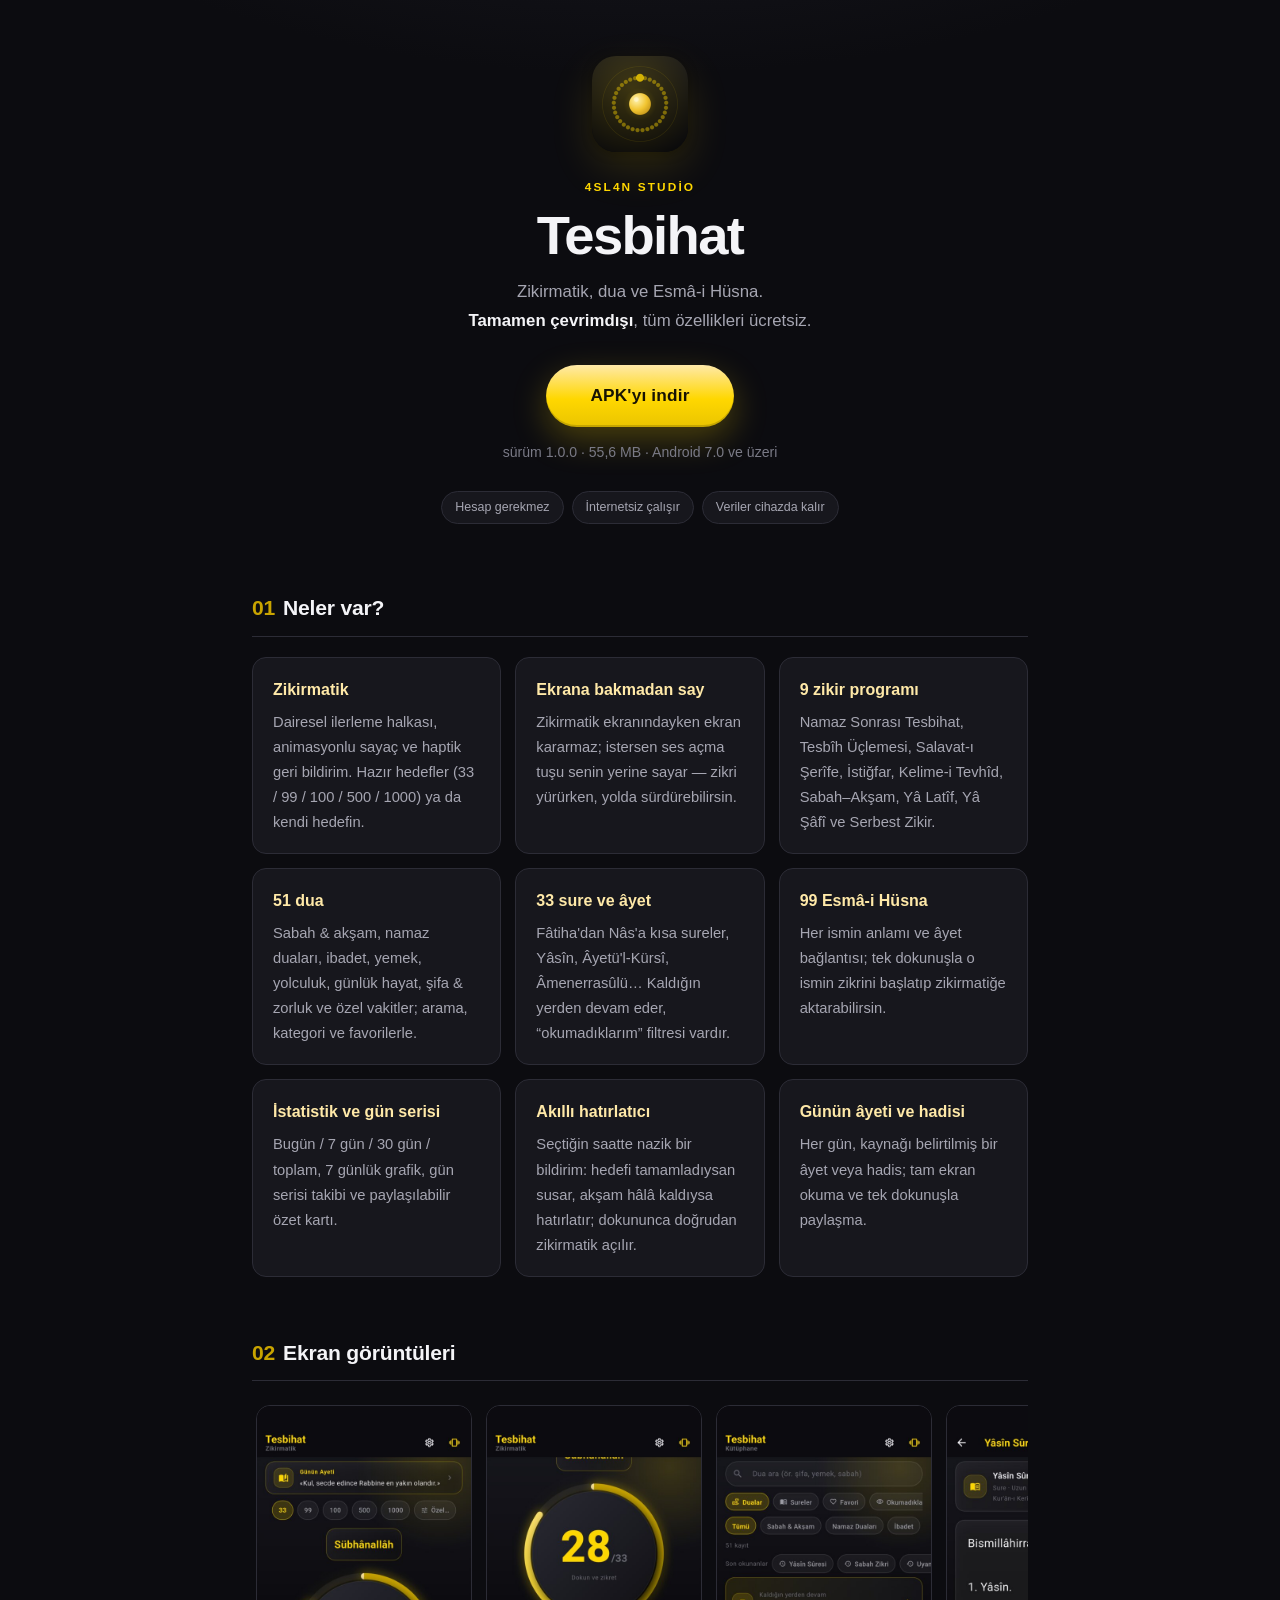
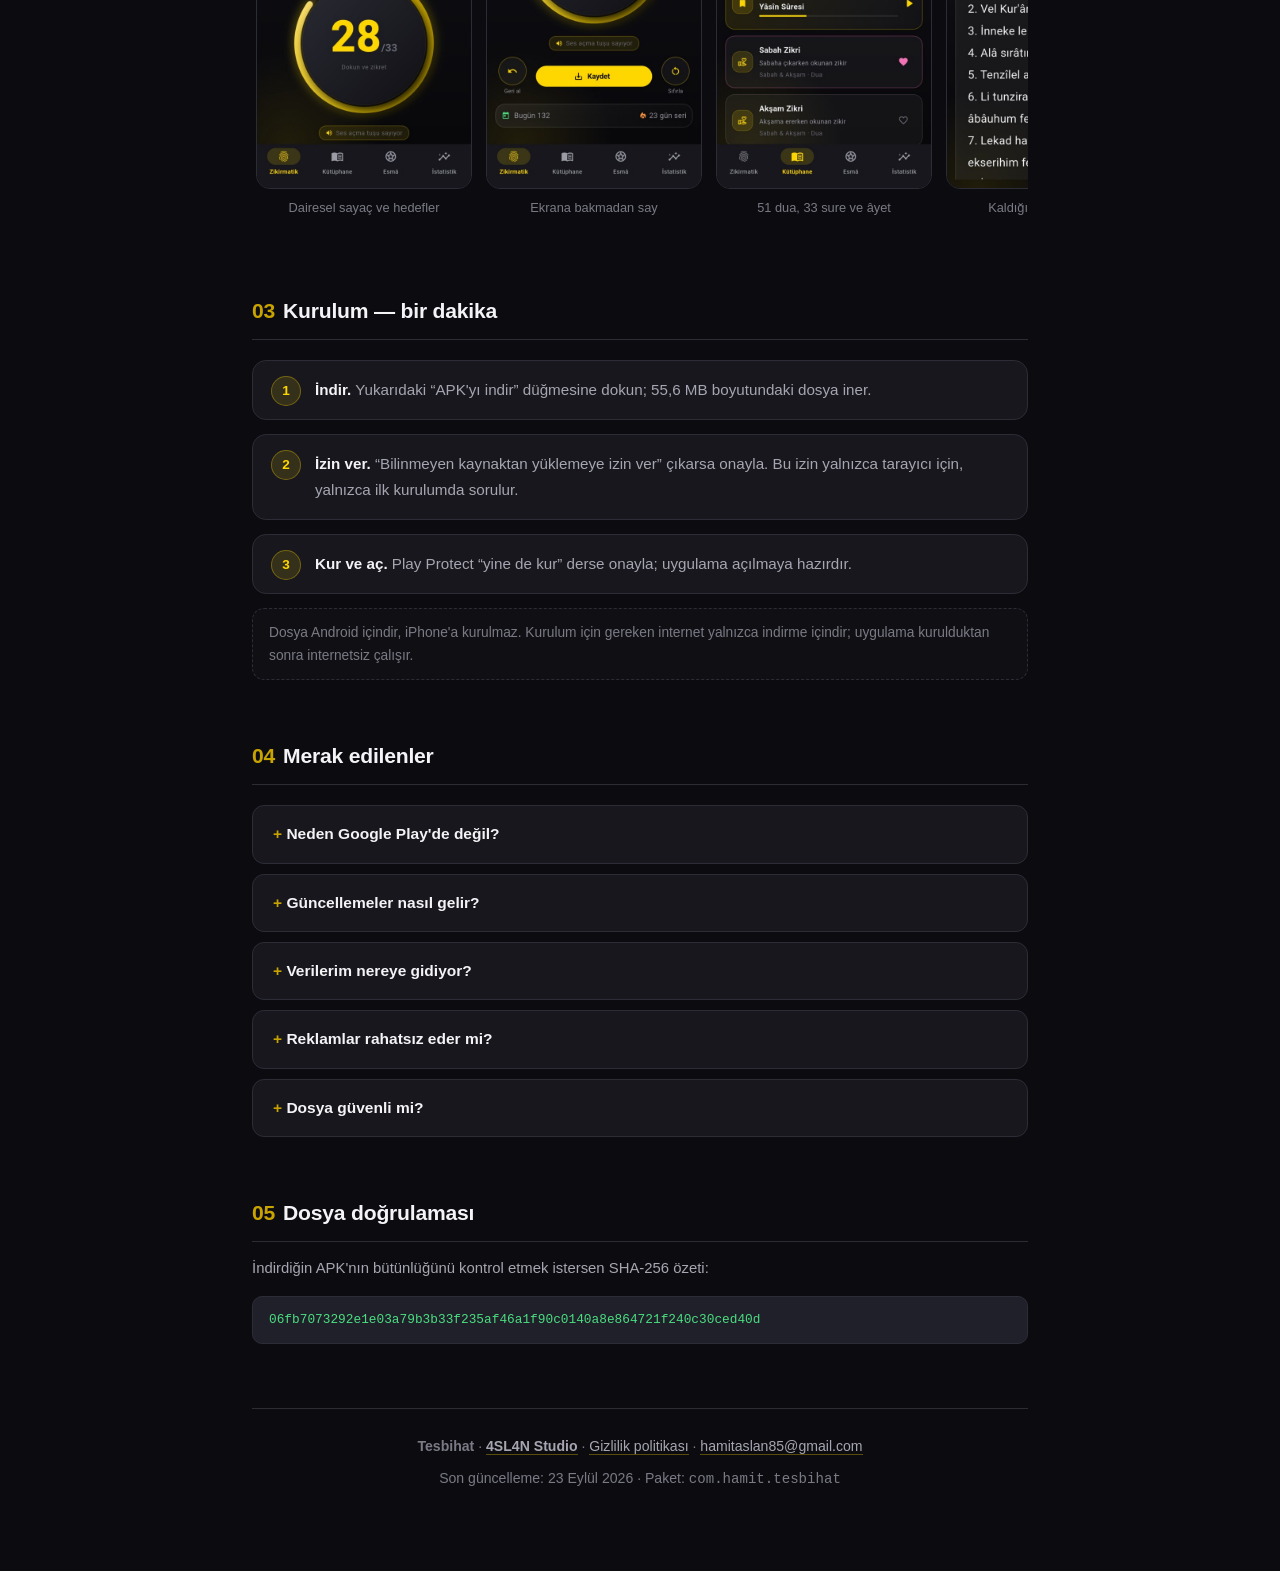
==== tesbihat/index.html @ a291b1ec "Site güncellendi: vitrin + 1 uygulama sayfası (2026-09-23)" ====
<!DOCTYPE html>
<html lang="tr">
<head>
<meta charset="utf-8">
<meta name="viewport" content="width=device-width, initial-scale=1">
<title>Tesbihat — Zikirmatik, Dua ve Esmâ-i Hüsna · APK indir</title>
<meta name="description" content="Tesbihat: 51 dua, 33 sure ve âyet, 99 Esmâ-i Hüsna, 9 zikir programı. Tamamen çevrimdışı çalışan Android uygulaması — APK olarak ücretsiz indir.">
<meta name="theme-color" content="#0C0C10">
<meta name="robots" content="index, follow">
<meta name="author" content="4SL4N Studio">
<meta name="application-name" content="Tesbihat">
<meta name="keywords" content="zikirmatik, zikir, tesbihat, esmaül hüsna, dua, sure, namaz, hatırlatıcı, apk indir, android">
<link rel="canonical" href="https://hamit4sl4n.github.io/tesbihat/">
<link rel="sitemap" type="application/xml" href="https://hamit4sl4n.github.io/tesbihat/sitemap.xml">
<link rel="icon" type="image/png" href="gorseller/simge-48.png">
<!-- Bağlantı paylaşıldığında (WhatsApp, Telegram, X) çıkan önizleme kartı -->
<meta property="og:type" content="website">
<meta property="og:site_name" content="Tesbihat">
<meta property="og:locale" content="tr_TR">
<meta property="og:title" content="Tesbihat — Zikirmatik, Dua ve Esmâ-i Hüsna">
<meta property="og:description" content="51 dua, 33 sure, 99 Esmâ-i Hüsna ve 9 zikir programı. Tamamen çevrimdışı; Android için ücretsiz.">
<meta property="og:url" content="https://hamit4sl4n.github.io/tesbihat/">
<meta property="og:image" content="https://hamit4sl4n.github.io/tesbihat/gorseller/kapak.jpg">
<meta property="og:image:width" content="1024">
<meta property="og:image:height" content="500">
<meta property="og:image:alt" content="Tesbihat kapak görseli: altın misbaha halkası ve uygulama ekranları">
<meta property="og:image:type" content="image/jpeg">
<meta name="twitter:card" content="summary_large_image">
<meta name="twitter:title" content="Tesbihat — Zikirmatik, Dua ve Esmâ-i Hüsna">
<meta name="twitter:description" content="51 dua, 33 sure, 99 Esmâ-i Hüsna ve 9 zikir programı. Tamamen çevrimdışı; Android için ücretsiz APK.">
<meta name="twitter:image" content="https://hamit4sl4n.github.io/tesbihat/gorseller/kapak.jpg">
<!-- uygulama-paketi: com.hamit.tesbihat -->
<style>
  :root{
    --altin:#FFD700; --altin-koyu:#C9A400; --altin-yumusak:#FFE9A8;
    --zemin:#0C0C10; --yuzey:#17171D; --yuzey-acik:#20202A;
    --kenarlik:#2C2C36; --metin:#F4F4F7; --solgun:#A6A6B2; --silik:#7A7A86;
    --yesil:#4ADE80;
  }
  *{box-sizing:border-box}
  html{-webkit-text-size-adjust:100%; scroll-behavior:smooth}
  body{
    margin:0; padding:0;
    background:var(--zemin);
    background-image:radial-gradient(1100px 560px at 50% -10%, #1E1E28 0%, rgba(12,12,16,0) 70%);
    color:var(--metin);
    font-family:-apple-system,BlinkMacSystemFont,"Segoe UI",Roboto,"Helvetica Neue",Arial,"Noto Sans",sans-serif;
    font-size:17px; line-height:1.7;
    -webkit-font-smoothing:antialiased;
  }
  .kap{max-width:820px;margin:0 auto;padding:0 22px 72px}
  code{font-family:ui-monospace,SFMono-Regular,Menlo,Consolas,monospace}
  a{color:var(--altin);text-decoration:none;border-bottom:1px solid rgba(255,215,0,.32)}
  a:hover{border-bottom-color:var(--altin)}
  /* --- Kahraman (hero) --------------------------------------------------- */
  header.kahraman{text-align:center;padding:56px 0 8px}
  .simge{
    width:96px;height:96px;border-radius:24px;display:block;margin:0 auto 20px;
    box-shadow:0 16px 44px rgba(255,215,0,.14), 0 2px 10px rgba(0,0,0,.5);
  }
  .amblem{
    display:inline-block;font-size:.74rem;letter-spacing:.18em;text-transform:uppercase;
    color:var(--altin);font-weight:700;margin:0 0 10px;
  }
  h1{
    font-size:clamp(2.4rem,9vw,3.4rem);line-height:1.05;margin:0 0 14px;
    font-weight:750;letter-spacing:-.03em;
  }
  .slogan{color:var(--solgun);font-size:1.05rem;margin:0 auto 30px;max-width:30em}
  .slogan strong{color:var(--metin)}
  .indir{
    display:inline-block;padding:16px 44px;border-radius:999px;border:0;
    background:linear-gradient(180deg,#FFE9A8,#FFD700 55%,#EAC500);
    color:#171303;font-weight:800;font-size:1.08rem;letter-spacing:.01em;
    box-shadow:0 12px 34px rgba(255,215,0,.26), inset 0 -2px 0 rgba(0,0,0,.16);
    transition:transform .12s ease, box-shadow .12s ease;
  }
  .indir:hover{transform:translateY(-2px);box-shadow:0 16px 40px rgba(255,215,0,.34), inset 0 -2px 0 rgba(0,0,0,.16);border:0}
  .surum{color:var(--silik);font-size:.88rem;margin:14px 0 0;font-variant-numeric:tabular-nums}
  .rozetler{list-style:none;display:flex;flex-wrap:wrap;gap:8px;justify-content:center;padding:0;margin:26px 0 0}
  .rozetler li{
    font-size:.78rem;color:var(--solgun);padding:5px 13px;border-radius:999px;
    background:var(--yuzey);border:1px solid var(--kenarlik);
  }
  /* --- Bölümler ----------------------------------------------------------- */
  section{margin-top:58px}
  h2{
    font-size:1.32rem;margin:0 0 20px;padding-bottom:10px;font-weight:650;
    border-bottom:1px solid var(--kenarlik);letter-spacing:-.01em;
  }
  h2 span{color:var(--altin-koyu);font-weight:700;margin-right:8px}
  /* --- Özellikler --------------------------------------------------------- */
  .izgara{display:grid;grid-template-columns:repeat(auto-fill,minmax(232px,1fr));gap:14px}
  .kart{
    background:var(--yuzey);border:1px solid var(--kenarlik);border-radius:14px;
    padding:18px 20px;
  }
  .kart h3{margin:0 0 7px;font-size:1rem;color:var(--altin-yumusak);font-weight:650}
  .kart p{margin:0;font-size:.92rem;color:var(--solgun)}
  /* --- Ekran görüntüleri -------------------------------------------------- */
  .serit{
    display:flex;gap:14px;overflow-x:auto;padding:4px 4px 16px;
    scroll-snap-type:x mandatory;-webkit-overflow-scrolling:touch;
  }
  .serit figure{margin:0;flex:0 0 auto;width:216px;scroll-snap-align:center}
  .serit img{
    width:216px;height:384px;border-radius:14px;display:block;
    border:1px solid var(--kenarlik);background:var(--yuzey);
  }
  .serit figcaption{font-size:.8rem;color:var(--silik);text-align:center;margin-top:8px}
  .kaydirma{display:none;text-align:center;color:var(--silik);font-size:.82rem;margin:0}
  .serit::-webkit-scrollbar{height:6px}
  .serit::-webkit-scrollbar-thumb{background:var(--kenarlik);border-radius:3px}
  /* --- Kurulum ------------------------------------------------------------ */
  ol.adimlar{list-style:none;counter-reset:adim;margin:0;padding:0}
  ol.adimlar li{
    counter-increment:adim;position:relative;margin:0 0 14px;padding:16px 20px 16px 62px;
    background:var(--yuzey);border:1px solid var(--kenarlik);border-radius:14px;
    font-size:.95rem;color:var(--solgun);
  }
  ol.adimlar li::before{
    content:counter(adim);position:absolute;left:18px;top:15px;
    width:28px;height:28px;border-radius:50%;text-align:center;line-height:28px;
    background:rgba(255,215,0,.13);color:var(--altin);font-weight:800;font-size:.85rem;
    border:1px solid rgba(255,215,0,.32);
  }
  ol.adimlar strong{color:var(--metin)}
  .not{
    font-size:.86rem;color:var(--silik);background:rgba(255,255,255,.02);
    border:1px dashed var(--kenarlik);border-radius:12px;padding:12px 16px;
  }
  /* --- SSS ---------------------------------------------------------------- */
  details{
    background:var(--yuzey);border:1px solid var(--kenarlik);border-radius:12px;
    padding:15px 20px;margin:0 0 10px;
  }
  details[open]{border-color:#3A3A46}
  summary{cursor:pointer;font-weight:600;font-size:.97rem;list-style:none}
  summary::-webkit-details-marker{display:none}
  summary::before{content:"+ ";color:var(--altin-koyu);font-weight:800}
  details[open] summary::before{content:"– "}
  details p{margin:11px 0 2px;font-size:.93rem;color:var(--solgun)}
  /* --- Doğrulama ---------------------------------------------------------- */
  .hash{
    display:block;word-break:break-all;background:var(--yuzey-acik);
    border:1px solid var(--kenarlik);border-radius:10px;padding:13px 16px;
    font-size:.8rem;color:var(--yesil);line-height:1.55;
  }
  /* --- Alt bilgi ---------------------------------------------------------- */
  footer{
    margin-top:64px;padding-top:26px;border-top:1px solid var(--kenarlik);
    color:var(--silik);font-size:.88rem;text-align:center;
  }
  footer p{margin:0 0 8px}
  footer a{color:var(--solgun)}
  @media (max-width:640px){
    body{font-size:16px}
    .kap{padding-left:18px;padding-right:18px}
    header.kahraman{padding-top:40px}
    .indir{display:block;padding:16px 20px}
    .kaydirma{display:block;margin-top:-6px}
    section{margin-top:46px}
  }
  @media print{
    body{background:#fff;color:#000}
    .serit,.rozetler,.kaydirma{display:none}
    .kart,ol.adimlar li,details{border-color:#999;background:#fff}
  }
</style>
<script type="application/ld+json">
{
  "@context": "https://schema.org",
  "@type": "SoftwareApplication",
  "name": "Tesbihat",
  "alternateName": "Tesbihat: Zikirmatik & Dua",
  "applicationCategory": "LifestyleApplication",
  "applicationSubCategory": "Religion & Spirituality",
  "operatingSystem": "Android 7.0 ve üzeri",
  "softwareVersion": "1.0.0",
  "fileFormat": "application/vnd.android.package-archive",
  "fileSize": "58333268",
  "downloadUrl": "https://github.com/hamit4sl4n/hamit4sl4n.github.io/releases/download/tesbihat-1.0.0+4/Tesbihat.apk",
  "installUrl": "https://github.com/hamit4sl4n/hamit4sl4n.github.io/releases/download/tesbihat-1.0.0+4/Tesbihat.apk",
  "inLanguage": "tr",
  "isAccessibleForFree": true,
  "offers": {
    "@type": "Offer",
    "price": "0",
    "priceCurrency": "TRY"
  },
  "publisher": {
    "@type": "Organization",
    "name": "4SL4N Studio"
  },
  "description": "Tesbihat: 51 dua, 33 sure ve âyet, 99 Esmâ-i Hüsna ve 9 zikir programı. Tamamen çevrimdışı çalışan Android zikirmatik uygulaması.",
  "screenshot": "https://hamit4sl4n.github.io/tesbihat/gorseller/ekran-01.jpg",
  "featureList": [
    "Animasyonlu zikirmatik ve hazır hedefler",
    "Ekranı açık tutma ve ses tuşuyla sayma",
    "9 hazır zikir programı",
    "51 dua ve 33 sure/âyet",
    "99 Esmâ-i Hüsna: anlam ve âyet bağlantısıyla",
    "İstatistik, gün serisi ve paylaşılabilir özet kartı",
    "Akıllı günlük hatırlatıcı",
    "Günün âyeti ve hadisi"
  ]
}
</script>
</head>
<body>
<div class="kap">
  <header class="kahraman">
    <img class="simge" src="gorseller/simge-192.png" width="96" height="96"
         alt="Tesbihat uygulama simgesi: koyu zemin üzerinde altın misbaha halkası">
    <p class="amblem">4SL4N Studio</p>
    <h1>Tesbihat</h1>
    <p class="slogan">
      Zikirmatik, dua ve Esmâ-i Hüsna.<br>
      <strong>Tamamen çevrimdışı</strong>, tüm özellikleri ücretsiz.
    </p>
    <a class="indir" href="https://github.com/hamit4sl4n/hamit4sl4n.github.io/releases/download/tesbihat-1.0.0+4/Tesbihat.apk">APK'yı indir</a>
    <p class="surum">sürüm 1.0.0 · 55,6 MB · Android 7.0 ve üzeri</p>
    <ul class="rozetler">
      <li>Hesap gerekmez</li>
      <li>İnternetsiz çalışır</li>
      <li>Veriler cihazda kalır</li>
    </ul>
  </header>
  <section>
    <h2><span>01</span>Neler var?</h2>
    <div class="izgara">
      <div class="kart">
        <h3>Zikirmatik</h3>
        <p>Dairesel ilerleme halkası, animasyonlu sayaç ve haptik geri bildirim.
           Hazır hedefler (33 / 99 / 100 / 500 / 1000) ya da kendi hedefin.</p>
      </div>
      <div class="kart">
        <h3>Ekrana bakmadan say</h3>
        <p>Zikirmatik ekranındayken ekran kararmaz; istersen ses açma tuşu senin
           yerine sayar — zikri yürürken, yolda sürdürebilirsin.</p>
      </div>
      <div class="kart">
        <h3>9 zikir programı</h3>
        <p>Namaz Sonrası Tesbihat, Tesbîh Üçlemesi, Salavat-ı Şerîfe, İstiğfar,
           Kelime-i Tevhîd, Sabah–Akşam, Yâ Latîf, Yâ Şâfî ve Serbest Zikir.</p>
      </div>
      <div class="kart">
        <h3>51 dua</h3>
        <p>Sabah &amp; akşam, namaz duaları, ibadet, yemek, yolculuk, günlük hayat,
           şifa &amp; zorluk ve özel vakitler; arama, kategori ve favorilerle.</p>
      </div>
      <div class="kart">
        <h3>33 sure ve âyet</h3>
        <p>Fâtiha'dan Nâs'a kısa sureler, Yâsîn, Âyetü'l-Kürsî, Âmenerrasûlü…
           Kaldığın yerden devam eder, “okumadıklarım” filtresi vardır.</p>
      </div>
      <div class="kart">
        <h3>99 Esmâ-i Hüsna</h3>
        <p>Her ismin anlamı ve âyet bağlantısı; tek dokunuşla o ismin zikrini
           başlatıp zikirmatiğe aktarabilirsin.</p>
      </div>
      <div class="kart">
        <h3>İstatistik ve gün serisi</h3>
        <p>Bugün / 7 gün / 30 gün / toplam, 7 günlük grafik, gün serisi takibi ve
           paylaşılabilir özet kartı.</p>
      </div>
      <div class="kart">
        <h3>Akıllı hatırlatıcı</h3>
        <p>Seçtiğin saatte nazik bir bildirim: hedefi tamamladıysan susar, akşam
           hâlâ kaldıysa hatırlatır; dokununca doğrudan zikirmatik açılır.</p>
      </div>
      <div class="kart">
        <h3>Günün âyeti ve hadisi</h3>
        <p>Her gün, kaynağı belirtilmiş bir âyet veya hadis; tam ekran okuma ve
           tek dokunuşla paylaşma.</p>
      </div>
    </div>
  </section>
  <section>
    <h2><span>02</span>Ekran görüntüleri</h2>
    <div class="serit">
      <figure><img src="gorseller/ekran-01.jpg" alt="Zikirmatik ekranı: dairesel sayaç ve hedef çipleri" loading="lazy"><figcaption>Dairesel sayaç ve hedefler</figcaption></figure>
      <figure><img src="gorseller/ekran-02.jpg" alt="Ses tuşuyla sayma ipucu görünen zikirmatik ekranı" loading="lazy"><figcaption>Ekrana bakmadan say</figcaption></figure>
      <figure><img src="gorseller/ekran-03.jpg" alt="Dua kütüphanesi: kategori filtreleri ve devam kartı" loading="lazy"><figcaption>51 dua, 33 sure ve âyet</figcaption></figure>
      <figure><img src="gorseller/ekran-04.jpg" alt="Okuma ekranı: uzun bir metin ve yazı boyutu ayarı" loading="lazy"><figcaption>Kaldığın yerden devam</figcaption></figure>
      <figure><img src="gorseller/ekran-05.jpg" alt="Esmâ-i Hüsna listesi: 99 isim anlamlarıyla" loading="lazy"><figcaption>99 ismin anlamı ve zikri</figcaption></figure>
      <figure><img src="gorseller/ekran-06.jpg" alt="İstatistik ekranı: çubuk grafik ve gün serisi" loading="lazy"><figcaption>Gün serini koru</figcaption></figure>
      <figure><img src="gorseller/ekran-07.jpg" alt="Günün âyeti tam ekran kartı" loading="lazy"><figcaption>Her güne bir âyet, bir hadis</figcaption></figure>
      <figure><img src="gorseller/ekran-08.jpg" alt="Paylaşılabilir zikir özet kartı" loading="lazy"><figcaption>Özetini paylaş</figcaption></figure>
    </div>
    <p class="kaydirma">← yana kaydır →</p>
  </section>
  <section id="kurulum">
    <h2><span>03</span>Kurulum — bir dakika</h2>
    <ol class="adimlar">
      <li><strong>İndir.</strong> Yukarıdaki “APK'yı indir” düğmesine dokun;
          55,6 MB boyutundaki dosya iner.</li>
      <li><strong>İzin ver.</strong> “Bilinmeyen kaynaktan yüklemeye izin ver”
          çıkarsa onayla. Bu izin yalnızca tarayıcı için, yalnızca ilk kurulumda
          sorulur.</li>
      <li><strong>Kur ve aç.</strong> Play Protect “yine de kur” derse onayla;
          uygulama açılmaya hazırdır.</li>
    </ol>
    <p class="not">
      Dosya Android içindir, iPhone'a kurulmaz. Kurulum için gereken internet
      yalnızca indirme içindir; uygulama kurulduktan sonra internetsiz çalışır.
    </p>
  </section>
  <section>
    <h2><span>04</span>Merak edilenler</h2>
    <details>
      <summary>Neden Google Play'de değil?</summary>
      <p>Uygulama şu an doğrudan APK olarak dağıtılıyor. Mağaza kaydı için gereken
         hazırlıklar tamamlandı; Play'de yayına girdiğinde bu sayfadan
         duyurulacak. APK sürümü ile Play sürümü aynı uygulamadır.</p>
    </details>
    <details>
      <summary>Güncellemeler nasıl gelir?</summary>
      <p>Yeni sürüm çıktığında aynı sayfadan indirip <strong>üzerine
         kurabilirsin</strong>; zikir sayıların, serin ve ayarların korunur.
         Play sürümüne geçildiğinde kurulum farklı imzayla gelir; o gün eski
         sürümü kaldırıp yeniden kurmak gerekebilir — öncesinde
         <em>Ayarlar → yedek al</em> yeterlidir.</p>
    </details>
    <details>
      <summary>Verilerim nereye gidiyor?</summary>
      <p>Hiçbir yere. Uygulamanın sunucusu ve üyeliği yoktur; zikir sayıların,
         favorilerin ve okuma konumların yalnızca kendi cihazında saklanır.
         Yalnızca reklamlar için Google AdMob teknik verileri kendi politikası
         çerçevesinde işler. Ayrıntı:
         <a href="https://hamit4sl4n.github.io/gizlilik/">gizlilik politikası</a>.</p>
    </details>
    <details>
      <summary>Reklamlar rahatsız eder mi?</summary>
      <p>Uygulama reklamlarla ayakta duruyor ve tüm özellikleri ücretsiz.
         Banner altta durur; tam ekran geçiş reklamı ise seyrektir (en fazla
         günde birkaç kez, en az 3 dakika arayla) ve zikir akışını ya da okuma
         ekranını hiç kesmez.</p>
    </details>
    <details>
      <summary>Dosya güvenli mi?</summary>
      <p>Dosya, uygulamanın kendi kaynak deposundan üretilen <em>release</em>
         sürümüdür ve yayın anahtarıyla imzalanmıştır. Aşağıdaki SHA-256 özetiyle
         indirdiğin dosyayı doğrulayabilirsin. Android sürüm 7.0 ve üzeri
         gereklidir.</p>
    </details>
  </section>
  <section>
    <h2><span>05</span>Dosya doğrulaması</h2>
    <p style="color:var(--solgun);font-size:.93rem;margin-top:-6px">
      İndirdiğin APK'nın bütünlüğünü kontrol etmek istersen SHA-256 özeti:
    </p>
    <code class="hash">06fb7073292e1e03a79b3b33f235af46a1f90c0140a8e864721f240c30ced40d</code>
  </section>
  <footer>
    <p><strong>Tesbihat</strong> · <a href="https://hamit4sl4n.github.io/"><strong>4SL4N Studio</strong></a> ·
       <a href="https://hamit4sl4n.github.io/gizlilik/">Gizlilik politikası</a> ·
       <a href="mailto:hamitaslan85@gmail.com">hamitaslan85@gmail.com</a></p>
    <p>Son güncelleme: 23 Eylül 2026 · Paket: <code>com.hamit.tesbihat</code></p>
  </footer>
</div>
</body>
</html>
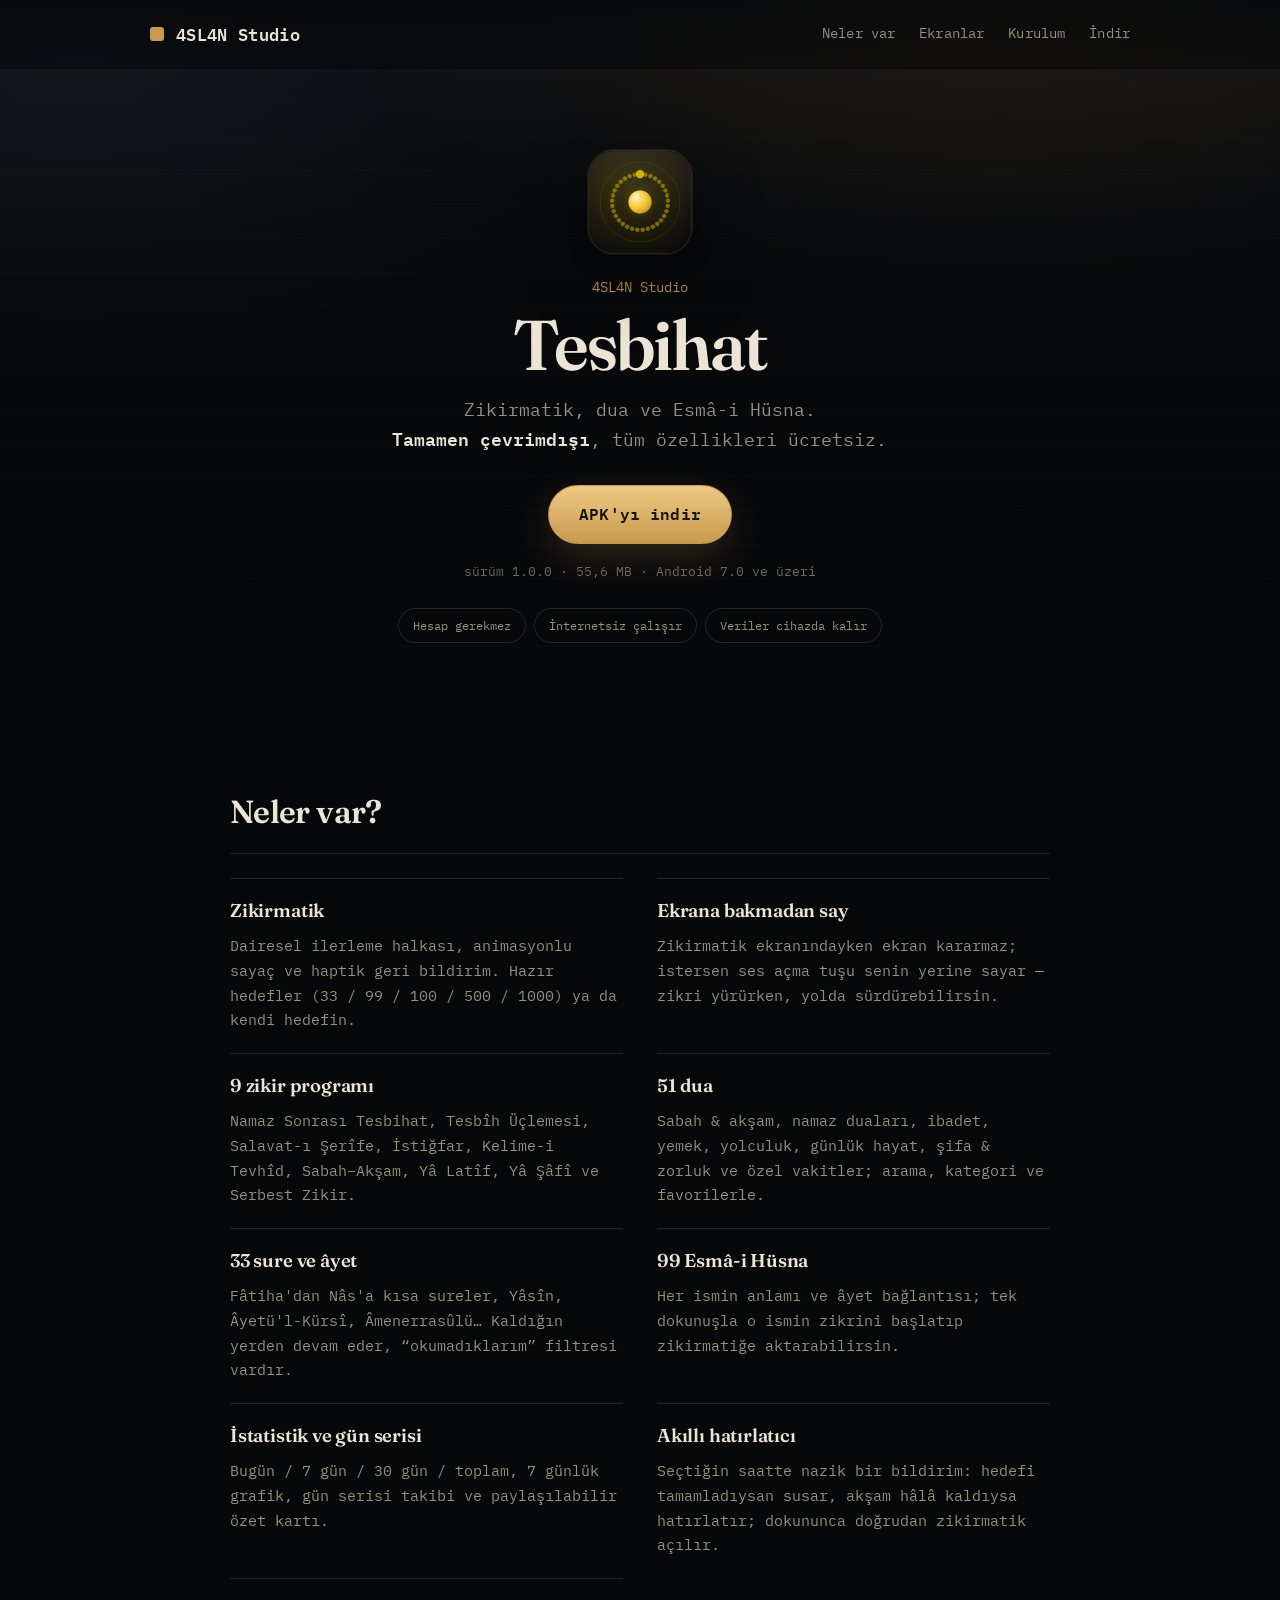
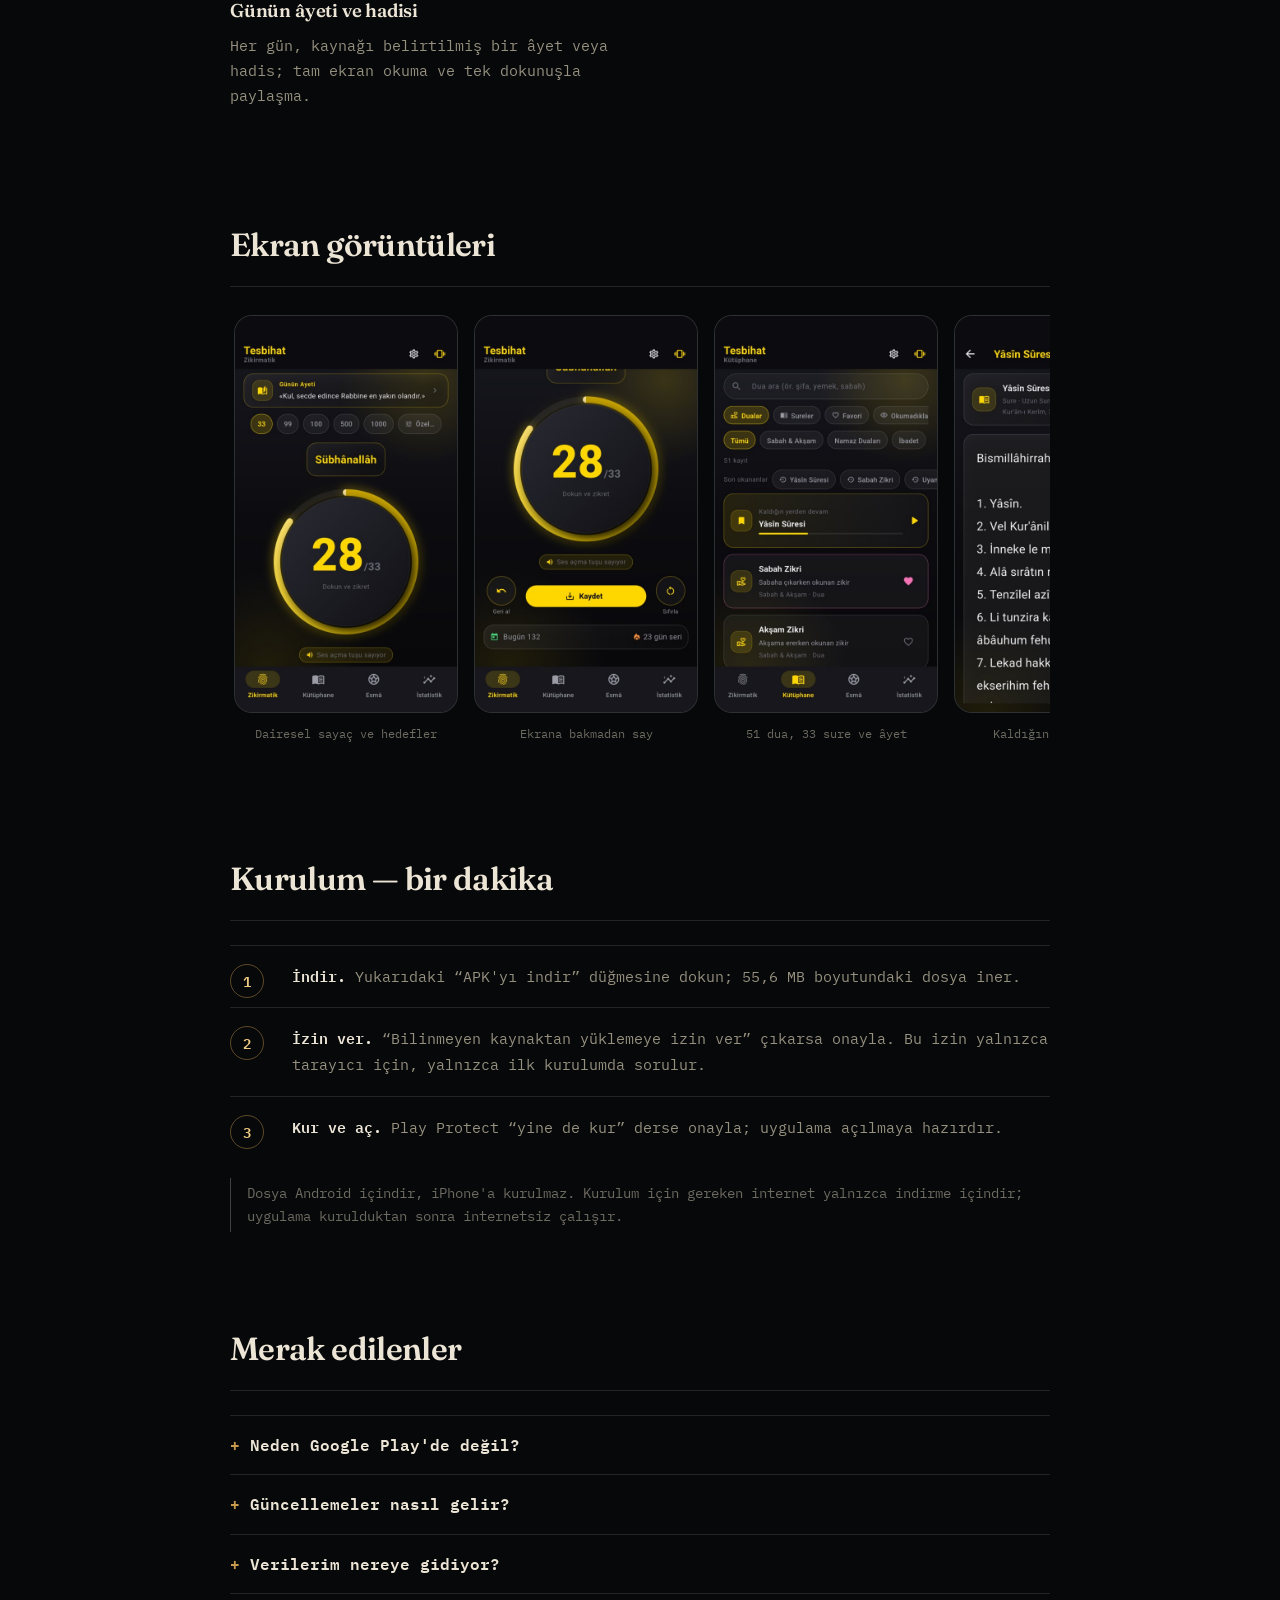
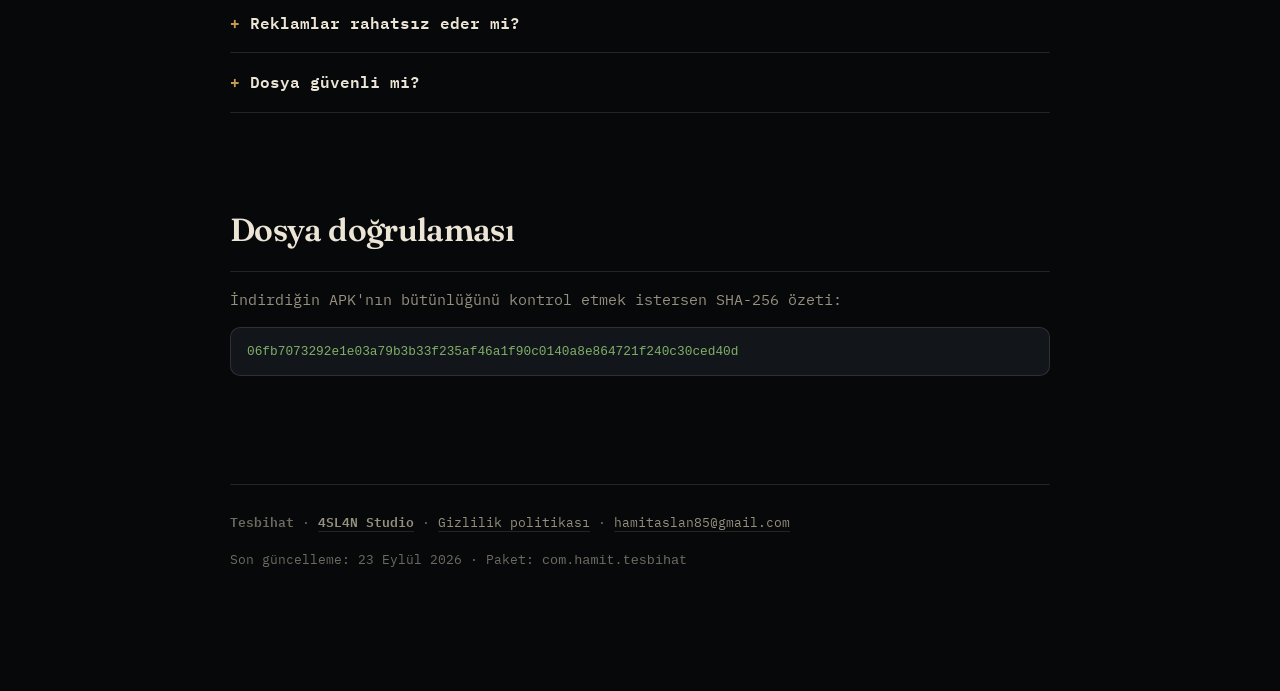
==== commit 33eb6d2e: "Site güncellendi: vitrin + 1 uygulama sayfası (2026-09-23)" ====
--- a/tesbihat/index.html
+++ b/tesbihat/index.html
@@ -5,7 +5,7 @@
 <meta name="viewport" content="width=device-width, initial-scale=1">
 <title>Tesbihat — Zikirmatik, Dua ve Esmâ-i Hüsna · APK indir</title>
 <meta name="description" content="Tesbihat: 51 dua, 33 sure ve âyet, 99 Esmâ-i Hüsna, 9 zikir programı. Tamamen çevrimdışı çalışan Android uygulaması — APK olarak ücretsiz indir.">
-<meta name="theme-color" content="#0C0C10">
+<meta name="theme-color" content="#07080A">
 <meta name="robots" content="index, follow">
 <meta name="author" content="4SL4N Studio">
 <meta name="application-name" content="Tesbihat">
@@ -29,144 +29,9 @@
 <meta name="twitter:title" content="Tesbihat — Zikirmatik, Dua ve Esmâ-i Hüsna">
 <meta name="twitter:description" content="51 dua, 33 sure, 99 Esmâ-i Hüsna ve 9 zikir programı. Tamamen çevrimdışı; Android için ücretsiz APK.">
 <meta name="twitter:image" content="https://hamit4sl4n.github.io/tesbihat/gorseller/kapak.jpg">
+<link rel="stylesheet" href="varliklar/yazitipleri.css">
+<link rel="stylesheet" href="varliklar/kimlik.css">
 <!-- uygulama-paketi: com.hamit.tesbihat -->
-<style>
-  :root{
-    --altin:#FFD700; --altin-koyu:#C9A400; --altin-yumusak:#FFE9A8;
-    --zemin:#0C0C10; --yuzey:#17171D; --yuzey-acik:#20202A;
-    --kenarlik:#2C2C36; --metin:#F4F4F7; --solgun:#A6A6B2; --silik:#7A7A86;
-    --yesil:#4ADE80;
-  }
-  *{box-sizing:border-box}
-  html{-webkit-text-size-adjust:100%; scroll-behavior:smooth}
-  body{
-    margin:0; padding:0;
-    background:var(--zemin);
-    background-image:radial-gradient(1100px 560px at 50% -10%, #1E1E28 0%, rgba(12,12,16,0) 70%);
-    color:var(--metin);
-    font-family:-apple-system,BlinkMacSystemFont,"Segoe UI",Roboto,"Helvetica Neue",Arial,"Noto Sans",sans-serif;
-    font-size:17px; line-height:1.7;
-    -webkit-font-smoothing:antialiased;
-  }
-  .kap{max-width:820px;margin:0 auto;padding:0 22px 72px}
-  code{font-family:ui-monospace,SFMono-Regular,Menlo,Consolas,monospace}
-  a{color:var(--altin);text-decoration:none;border-bottom:1px solid rgba(255,215,0,.32)}
-  a:hover{border-bottom-color:var(--altin)}
-  /* --- Kahraman (hero) --------------------------------------------------- */
-  header.kahraman{text-align:center;padding:56px 0 8px}
-  .simge{
-    width:96px;height:96px;border-radius:24px;display:block;margin:0 auto 20px;
-    box-shadow:0 16px 44px rgba(255,215,0,.14), 0 2px 10px rgba(0,0,0,.5);
-  }
-  .amblem{
-    display:inline-block;font-size:.74rem;letter-spacing:.18em;text-transform:uppercase;
-    color:var(--altin);font-weight:700;margin:0 0 10px;
-  }
-  h1{
-    font-size:clamp(2.4rem,9vw,3.4rem);line-height:1.05;margin:0 0 14px;
-    font-weight:750;letter-spacing:-.03em;
-  }
-  .slogan{color:var(--solgun);font-size:1.05rem;margin:0 auto 30px;max-width:30em}
-  .slogan strong{color:var(--metin)}
-  .indir{
-    display:inline-block;padding:16px 44px;border-radius:999px;border:0;
-    background:linear-gradient(180deg,#FFE9A8,#FFD700 55%,#EAC500);
-    color:#171303;font-weight:800;font-size:1.08rem;letter-spacing:.01em;
-    box-shadow:0 12px 34px rgba(255,215,0,.26), inset 0 -2px 0 rgba(0,0,0,.16);
-    transition:transform .12s ease, box-shadow .12s ease;
-  }
-  .indir:hover{transform:translateY(-2px);box-shadow:0 16px 40px rgba(255,215,0,.34), inset 0 -2px 0 rgba(0,0,0,.16);border:0}
-  .surum{color:var(--silik);font-size:.88rem;margin:14px 0 0;font-variant-numeric:tabular-nums}
-  .rozetler{list-style:none;display:flex;flex-wrap:wrap;gap:8px;justify-content:center;padding:0;margin:26px 0 0}
-  .rozetler li{
-    font-size:.78rem;color:var(--solgun);padding:5px 13px;border-radius:999px;
-    background:var(--yuzey);border:1px solid var(--kenarlik);
-  }
-  /* --- Bölümler ----------------------------------------------------------- */
-  section{margin-top:58px}
-  h2{
-    font-size:1.32rem;margin:0 0 20px;padding-bottom:10px;font-weight:650;
-    border-bottom:1px solid var(--kenarlik);letter-spacing:-.01em;
-  }
-  h2 span{color:var(--altin-koyu);font-weight:700;margin-right:8px}
-  /* --- Özellikler --------------------------------------------------------- */
-  .izgara{display:grid;grid-template-columns:repeat(auto-fill,minmax(232px,1fr));gap:14px}
-  .kart{
-    background:var(--yuzey);border:1px solid var(--kenarlik);border-radius:14px;
-    padding:18px 20px;
-  }
-  .kart h3{margin:0 0 7px;font-size:1rem;color:var(--altin-yumusak);font-weight:650}
-  .kart p{margin:0;font-size:.92rem;color:var(--solgun)}
-  /* --- Ekran görüntüleri -------------------------------------------------- */
-  .serit{
-    display:flex;gap:14px;overflow-x:auto;padding:4px 4px 16px;
-    scroll-snap-type:x mandatory;-webkit-overflow-scrolling:touch;
-  }
-  .serit figure{margin:0;flex:0 0 auto;width:216px;scroll-snap-align:center}
-  .serit img{
-    width:216px;height:384px;border-radius:14px;display:block;
-    border:1px solid var(--kenarlik);background:var(--yuzey);
-  }
-  .serit figcaption{font-size:.8rem;color:var(--silik);text-align:center;margin-top:8px}
-  .kaydirma{display:none;text-align:center;color:var(--silik);font-size:.82rem;margin:0}
-  .serit::-webkit-scrollbar{height:6px}
-  .serit::-webkit-scrollbar-thumb{background:var(--kenarlik);border-radius:3px}
-  /* --- Kurulum ------------------------------------------------------------ */
-  ol.adimlar{list-style:none;counter-reset:adim;margin:0;padding:0}
-  ol.adimlar li{
-    counter-increment:adim;position:relative;margin:0 0 14px;padding:16px 20px 16px 62px;
-    background:var(--yuzey);border:1px solid var(--kenarlik);border-radius:14px;
-    font-size:.95rem;color:var(--solgun);
-  }
-  ol.adimlar li::before{
-    content:counter(adim);position:absolute;left:18px;top:15px;
-    width:28px;height:28px;border-radius:50%;text-align:center;line-height:28px;
-    background:rgba(255,215,0,.13);color:var(--altin);font-weight:800;font-size:.85rem;
-    border:1px solid rgba(255,215,0,.32);
-  }
-  ol.adimlar strong{color:var(--metin)}
-  .not{
-    font-size:.86rem;color:var(--silik);background:rgba(255,255,255,.02);
-    border:1px dashed var(--kenarlik);border-radius:12px;padding:12px 16px;
-  }
-  /* --- SSS ---------------------------------------------------------------- */
-  details{
-    background:var(--yuzey);border:1px solid var(--kenarlik);border-radius:12px;
-    padding:15px 20px;margin:0 0 10px;
-  }
-  details[open]{border-color:#3A3A46}
-  summary{cursor:pointer;font-weight:600;font-size:.97rem;list-style:none}
-  summary::-webkit-details-marker{display:none}
-  summary::before{content:"+ ";color:var(--altin-koyu);font-weight:800}
-  details[open] summary::before{content:"– "}
-  details p{margin:11px 0 2px;font-size:.93rem;color:var(--solgun)}
-  /* --- Doğrulama ---------------------------------------------------------- */
-  .hash{
-    display:block;word-break:break-all;background:var(--yuzey-acik);
-    border:1px solid var(--kenarlik);border-radius:10px;padding:13px 16px;
-    font-size:.8rem;color:var(--yesil);line-height:1.55;
-  }
-  /* --- Alt bilgi ---------------------------------------------------------- */
-  footer{
-    margin-top:64px;padding-top:26px;border-top:1px solid var(--kenarlik);
-    color:var(--silik);font-size:.88rem;text-align:center;
-  }
-  footer p{margin:0 0 8px}
-  footer a{color:var(--solgun)}
-  @media (max-width:640px){
-    body{font-size:16px}
-    .kap{padding-left:18px;padding-right:18px}
-    header.kahraman{padding-top:40px}
-    .indir{display:block;padding:16px 20px}
-    .kaydirma{display:block;margin-top:-6px}
-    section{margin-top:46px}
-  }
-  @media print{
-    body{background:#fff;color:#000}
-    .serit,.rozetler,.kaydirma{display:none}
-    .kart,ol.adimlar li,details{border-color:#999;background:#fff}
-  }
-</style>
 <script type="application/ld+json">
 {
   "@context": "https://schema.org",
@@ -206,11 +71,221 @@
   ]
 }
 </script>
+<script type="module" src="varliklar/murekkep.js"></script>
+<style>
+  /* Bu sayfaya özgü düzen. Renk, yazı tipi, kayıt satırı ve düğme gibi ortak
+     parçalar `varliklar/kimlik.css` içinden gelir; burada yalnızca bu sayfaya
+     özgü bileşenler var. Ham renk yazmak yerine değişken kullanılır. */
+  .kap { max-width: 900px; margin: 0 auto; padding: 0 var(--bosluk) 80px; }
+  /* Stüdyo işareti bu sayfada görsel dosyası olarak gelmez (uygulama deposunda
+     stüdyo görselleri yok); pirinç bir kare, markanın rengini taşır. */
+  .marka-isaret {
+    display: inline-block;
+    width: 14px;
+    height: 14px;
+    border-radius: 3px;
+    background: var(--pirinc);
+    flex: 0 0 auto;
+  }
+  /* — Kahraman ————————————————————————————————————————————————————————
+     Vitrindeki `.kahraman` tam ekranlık (WebGL tuvali için); burada 60 svh
+     yeterli, o yüzden ayrı sınıf kullanılır. Tuval olmadığı için betik
+     `murekkep-yok` sınıfını ekler ve statik mürekkep yıkaması devreye girer —
+     yani bu sayfanın kahramanı da "mürekkep" görünür. */
+  .uygulama-kahraman {
+    position: relative;
+    padding: clamp(40px, 9vh, 84px) 0 clamp(30px, 6vh, 52px);
+    text-align: center;
+  }
+  .simge {
+    width: 104px;
+    height: 104px;
+    border-radius: 26px;
+    display: block;
+    margin: 0 auto 22px;
+    border: 1px solid var(--kenar);
+    box-shadow: 0 22px 60px rgba(0, 0, 0, .55), 0 0 0 1px rgba(200, 154, 78, .12);
+  }
+  .amblem {
+    display: block;
+    font-size: .86rem;
+    color: var(--pirinc);
+    margin: 0 0 12px;
+  }
+  .uygulama-kahraman h1 {
+    font-family: var(--yazi-baslik);
+    font-size: clamp(2.6rem, 11vw, 4.4rem);
+    line-height: .96;
+    letter-spacing: -.03em;
+    font-weight: 600;
+    margin: 0 0 16px;
+  }
+  .slogan {
+    color: var(--kagit-soluk);
+    font-size: clamp(.98rem, .35vw + .9rem, 1.1rem);
+    max-width: 34em;
+    margin: 0 auto 30px;
+  }
+  .slogan strong { color: var(--kagit); }
+  .surum {
+    color: var(--kagit-silik);
+    font-size: .84rem;
+    margin: 16px 0 0;
+    font-variant-numeric: tabular-nums;
+  }
+  .rozetler {
+    list-style: none;
+    display: flex;
+    flex-wrap: wrap;
+    gap: 8px;
+    justify-content: center;
+    padding: 0;
+    margin: 26px 0 0;
+  }
+  .rozetler li {
+    font-size: .78rem;
+    color: var(--kagit-soluk);
+    padding: 6px 14px;
+    border: 1px solid var(--kenar);
+    border-radius: 999px;
+  }
+  /* — Bölümler ————————————————————————————————————————————————————————— */
+  section { margin-top: clamp(52px, 10vh, 92px); }
+  section > h2 {
+    font-family: var(--yazi-baslik);
+    font-size: clamp(1.4rem, 3vw, 2rem);
+    font-weight: 600;
+    letter-spacing: -.02em;
+    margin: 0 0 24px;
+    padding-bottom: 14px;
+    border-bottom: 1px solid var(--kenar);
+  }
+  /* — Özellikler ——————————————————————————————————————————————————————
+     Kart yerine kayıt satırı: kutu, gölge ve tekrar eden yuvarlak köşe yok.
+     Sütunlar bir defterin kenar başlıkları gibi üstte ince çizgiyle ayrılır. */
+  .izgara {
+    display: grid;
+    grid-template-columns: repeat(auto-fill, minmax(258px, 1fr));
+    gap: 0 clamp(20px, 3vw, 34px);
+  }
+  .kart {
+    border-top: 1px solid var(--kenar);
+    padding: 16px 0 20px;
+  }
+  .kart h3 {
+    font-family: var(--yazi-baslik);
+    margin: 0 0 8px;
+    font-size: 1.16rem;
+    font-weight: 600;
+    letter-spacing: -.01em;
+    color: var(--kagit);
+  }
+  .kart p { margin: 0; font-size: .92rem; color: var(--kagit-soluk); }
+  /* — Ekran görüntüleri ——————————————————————————————————————————————— */
+  .serit {
+    display: flex;
+    gap: 16px;
+    overflow-x: auto;
+    padding: 4px 4px 18px;
+    scroll-snap-type: x mandatory;
+    -webkit-overflow-scrolling: touch;
+  }
+  .serit figure { margin: 0; flex: 0 0 auto; width: 224px; scroll-snap-align: center; }
+  .serit img {
+    width: 224px;
+    height: 398px;
+    border-radius: 18px;
+    display: block;
+    border: 1px solid var(--kenar);
+    background: var(--gece-kutu);
+  }
+  .serit figcaption {
+    font-size: .78rem;
+    color: var(--kagit-silik);
+    text-align: center;
+    margin-top: 10px;
+  }
+  .serit::-webkit-scrollbar { height: 6px; }
+  .serit::-webkit-scrollbar-thumb { background: var(--kenar-kuvvetli); border-radius: 3px; }
+  .kaydirma { display: none; text-align: center; color: var(--kagit-silik); font-size: .82rem; margin: 0; }
+  /* — Kurulum: sıralı bir akış olduğu için numaralandırma burada anlamlı — */
+  ol.adimlar { list-style: none; counter-reset: adim; margin: 0; padding: 0; }
+  ol.adimlar li {
+    counter-increment: adim;
+    position: relative;
+    margin: 0;
+    padding: 18px 0 18px 62px;
+    border-top: 1px solid var(--kenar);
+    font-size: .95rem;
+    color: var(--kagit-soluk);
+  }
+  ol.adimlar li::before {
+    content: counter(adim);
+    position: absolute;
+    left: 0;
+    top: 18px;
+    width: 34px;
+    height: 34px;
+    border-radius: 50%;
+    text-align: center;
+    line-height: 32px;
+    border: 1px solid rgba(200, 154, 78, .45);
+    color: var(--pirinc-parlak);
+    font-weight: 600;
+    font-size: .9rem;
+  }
+  ol.adimlar strong { color: var(--kagit); }
+  .not {
+    font-size: .86rem;
+    color: var(--kagit-silik);
+    border-left: 1px solid var(--kenar-kuvvetli);
+    padding: 4px 0 4px 16px;
+    margin: 20px 0 0;
+  }
+  /* — SSS ————————————————————————————————————————————————————————————— */
+  details { border-top: 1px solid var(--kenar); padding: 16px 0; }
+  details:last-of-type { border-bottom: 1px solid var(--kenar); }
+  summary { cursor: pointer; font-weight: 600; font-size: .98rem; list-style: none; }
+  summary::-webkit-details-marker { display: none; }
+  summary::before { content: '+ '; color: var(--pirinc); font-weight: 600; }
+  details[open] summary::before { content: '– '; }
+  details p { margin: 12px 0 0; font-size: .93rem; color: var(--kagit-soluk); }
+  /* — Doğrulama ———————————————————————————————————————————————————————— */
+  .hash {
+    display: block;
+    word-break: break-all;
+    background: var(--gece-kutu);
+    border: 1px solid var(--kenar);
+    border-radius: var(--yuvarlak-kucuk);
+    padding: 14px 16px;
+    font-size: .8rem;
+    color: var(--iyi);
+    line-height: 1.55;
+  }
+  @media (max-width: 640px) {
+    .kaydirma { display: block; margin-top: -6px; }
+    .kap { padding-bottom: 56px; }
+  }
+</style>
 </head>
 <body>
+<header class="ustbar">
+  <div class="ortak ustbar-ic">
+    <a class="marka" href="https://hamit4sl4n.github.io/">
+      <span class="marka-isaret" aria-hidden="true"></span>
+      <span>4SL4N Studio</span>
+    </a>
+    <nav class="ustbar-baglantilar" aria-label="Sayfa bölümleri">
+      <a href="#neler-var">Neler var</a>
+      <a href="#ekranlar">Ekranlar</a>
+      <a href="#kurulum">Kurulum</a>
+      <a href="https://github.com/hamit4sl4n/hamit4sl4n.github.io/releases/download/tesbihat-1.0.0+4/Tesbihat.apk">İndir</a>
+    </nav>
+  </div>
+</header>
 <div class="kap">
-  <header class="kahraman">
-    <img class="simge" src="gorseller/simge-192.png" width="96" height="96"
+  <header class="uygulama-kahraman">
+    <img class="simge morf" src="gorseller/simge-192.png" width="104" height="104"
          alt="Tesbihat uygulama simgesi: koyu zemin üzerinde altın misbaha halkası">
     <p class="amblem">4SL4N Studio</p>
     <h1>Tesbihat</h1>
@@ -218,7 +293,7 @@
       Zikirmatik, dua ve Esmâ-i Hüsna.<br>
       <strong>Tamamen çevrimdışı</strong>, tüm özellikleri ücretsiz.
     </p>
-    <a class="indir" href="https://github.com/hamit4sl4n/hamit4sl4n.github.io/releases/download/tesbihat-1.0.0+4/Tesbihat.apk">APK'yı indir</a>
+    <a class="dugme" href="https://github.com/hamit4sl4n/hamit4sl4n.github.io/releases/download/tesbihat-1.0.0+4/Tesbihat.apk">APK'yı indir</a>
     <p class="surum">sürüm 1.0.0 · 55,6 MB · Android 7.0 ve üzeri</p>
     <ul class="rozetler">
       <li>Hesap gerekmez</li>
@@ -226,8 +301,8 @@
       <li>Veriler cihazda kalır</li>
     </ul>
   </header>
-  <section>
-    <h2><span>01</span>Neler var?</h2>
+  <section id="neler-var" class="belir">
+    <h2>Neler var?</h2>
     <div class="izgara">
       <div class="kart">
         <h3>Zikirmatik</h3>
@@ -276,8 +351,8 @@
       </div>
     </div>
   </section>
-  <section>
-    <h2><span>02</span>Ekran görüntüleri</h2>
+  <section id="ekranlar" class="belir">
+    <h2>Ekran görüntüleri</h2>
     <div class="serit">
       <figure><img src="gorseller/ekran-01.jpg" alt="Zikirmatik ekranı: dairesel sayaç ve hedef çipleri" loading="lazy"><figcaption>Dairesel sayaç ve hedefler</figcaption></figure>
       <figure><img src="gorseller/ekran-02.jpg" alt="Ses tuşuyla sayma ipucu görünen zikirmatik ekranı" loading="lazy"><figcaption>Ekrana bakmadan say</figcaption></figure>
@@ -290,8 +365,8 @@
     </div>
     <p class="kaydirma">← yana kaydır →</p>
   </section>
-  <section id="kurulum">
-    <h2><span>03</span>Kurulum — bir dakika</h2>
+  <section id="kurulum" class="belir">
+    <h2>Kurulum — bir dakika</h2>
     <ol class="adimlar">
       <li><strong>İndir.</strong> Yukarıdaki “APK'yı indir” düğmesine dokun;
           55,6 MB boyutundaki dosya iner.</li>
@@ -306,8 +381,8 @@
       yalnızca indirme içindir; uygulama kurulduktan sonra internetsiz çalışır.
     </p>
   </section>
-  <section>
-    <h2><span>04</span>Merak edilenler</h2>
+  <section class="belir">
+    <h2>Merak edilenler</h2>
     <details>
       <summary>Neden Google Play'de değil?</summary>
       <p>Uygulama şu an doğrudan APK olarak dağıtılıyor. Mağaza kaydı için gereken
@@ -345,18 +420,22 @@
          gereklidir.</p>
     </details>
   </section>
-  <section>
-    <h2><span>05</span>Dosya doğrulaması</h2>
-    <p style="color:var(--solgun);font-size:.93rem;margin-top:-6px">
+  <section class="belir">
+    <h2>Dosya doğrulaması</h2>
+    <p style="color:var(--kagit-soluk);font-size:.93rem;margin:-8px 0 14px">
       İndirdiğin APK'nın bütünlüğünü kontrol etmek istersen SHA-256 özeti:
     </p>
     <code class="hash">06fb7073292e1e03a79b3b33f235af46a1f90c0140a8e864721f240c30ced40d</code>
   </section>
   <footer>
-    <p><strong>Tesbihat</strong> · <a href="https://hamit4sl4n.github.io/"><strong>4SL4N Studio</strong></a> ·
-       <a href="https://hamit4sl4n.github.io/gizlilik/">Gizlilik politikası</a> ·
-       <a href="mailto:hamitaslan85@gmail.com">hamitaslan85@gmail.com</a></p>
-    <p>Son güncelleme: 23 Eylül 2026 · Paket: <code>com.hamit.tesbihat</code></p>
+    <div class="alt-izgara">
+      <p>
+        <strong>Tesbihat</strong> · <a href="https://hamit4sl4n.github.io/"><strong>4SL4N Studio</strong></a> ·
+        <a href="https://hamit4sl4n.github.io/gizlilik/">Gizlilik politikası</a> ·
+        <a href="mailto:hamitaslan85@gmail.com">hamitaslan85@gmail.com</a>
+      </p>
+      <p>Son güncelleme: 23 Eylül 2026 · Paket: <code>com.hamit.tesbihat</code></p>
+    </div>
   </footer>
 </div>
 </body>
--- a/tesbihat/varliklar/yazitipleri.css
+++ b/tesbihat/varliklar/yazitipleri.css
@@ -0,0 +1,12 @@
+/* 4SL4N Studio — kendi barındırılan yazı tipleri.
+   Bu dosya `scripts/yazitipi_indir.sh` tarafından ÜRETİLİR; elle düzenleme,
+   bir sonraki indirmede üzerine yazılır. Adresler yereldir: sayfa hiçbir dış
+   alan adına bağlanmaz (yayın kapısı bunu denetler).
+   Yazı tipleri SIL Open Font License 1.1 altındadır; lisans metni
+   yazitipi-lisans.txt içindedir. */
+@font-face{font-family:'IBM Plex Mono';font-style:normal;font-weight:400;font-display:swap;src:url(plex-mono-400-latin-ext.woff2) format('woff2');unicode-range:U+0100-02BA, U+02BD-02C5, U+02C7-02CC, U+02CE-02D7, U+02DD-02FF, U+0304, U+0308, U+0329, U+1D00-1DBF, U+1E00-1E9F, U+1EF2-1EFF, U+2020, U+20A0-20AB, U+20AD-20C0, U+2113, U+2C60-2C7F, U+A720-A7FF;}
+@font-face{font-family:'IBM Plex Mono';font-style:normal;font-weight:400;font-display:swap;src:url(plex-mono-400-latin.woff2) format('woff2');unicode-range:U+0000-00FF, U+0131, U+0152-0153, U+02BB-02BC, U+02C6, U+02DA, U+02DC, U+0304, U+0308, U+0329, U+2000-206F, U+20AC, U+2122, U+2191, U+2193, U+2212, U+2215, U+FEFF, U+FFFD;}
+@font-face{font-family:'IBM Plex Mono';font-style:normal;font-weight:600;font-display:swap;src:url(plex-mono-600-latin-ext.woff2) format('woff2');unicode-range:U+0100-02BA, U+02BD-02C5, U+02C7-02CC, U+02CE-02D7, U+02DD-02FF, U+0304, U+0308, U+0329, U+1D00-1DBF, U+1E00-1E9F, U+1EF2-1EFF, U+2020, U+20A0-20AB, U+20AD-20C0, U+2113, U+2C60-2C7F, U+A720-A7FF;}
+@font-face{font-family:'IBM Plex Mono';font-style:normal;font-weight:600;font-display:swap;src:url(plex-mono-600-latin.woff2) format('woff2');unicode-range:U+0000-00FF, U+0131, U+0152-0153, U+02BB-02BC, U+02C6, U+02DA, U+02DC, U+0304, U+0308, U+0329, U+2000-206F, U+20AC, U+2122, U+2191, U+2193, U+2212, U+2215, U+FEFF, U+FFFD;}
+@font-face{font-family:'Fraunces';font-style:normal;font-weight:300 900;font-display:swap;src:url(fraunces-300-900-latin-ext.woff2) format('woff2');unicode-range:U+0100-02BA, U+02BD-02C5, U+02C7-02CC, U+02CE-02D7, U+02DD-02FF, U+0304, U+0308, U+0329, U+1D00-1DBF, U+1E00-1E9F, U+1EF2-1EFF, U+2020, U+20A0-20AB, U+20AD-20C0, U+2113, U+2C60-2C7F, U+A720-A7FF;}
+@font-face{font-family:'Fraunces';font-style:normal;font-weight:300 900;font-display:swap;src:url(fraunces-300-900-latin.woff2) format('woff2');unicode-range:U+0000-00FF, U+0131, U+0152-0153, U+02BB-02BC, U+02C6, U+02DA, U+02DC, U+0304, U+0308, U+0329, U+2000-206F, U+20AC, U+2122, U+2191, U+2193, U+2212, U+2215, U+FEFF, U+FFFD;}
--- a/tesbihat/varliklar/kimlik.css
+++ b/tesbihat/varliklar/kimlik.css
@@ -0,0 +1,623 @@
+/* ============================================================================
+   4SL4N Studio — paylaşılan kimlik katmanı
+   ----------------------------------------------------------------------------
+   Bu dosya **iki sayfanın ortak dilidir**: stüdyo vitrini (kök) ve her
+   uygulamanın indirme sayfası (alt dizin). İkisi de buradan beslenir ki
+   vitrinden bir uygulamaya geçen ziyaretçi farklı bir siteye düşmesin.
+
+   Kimlik: "Mürekkep Defteri". Zemin gece mürekkebi, yazı kâğıt beyazı, vurgu
+   pirinç. Tipografi iki aileye ayrılır ve rolleri karışmaz:
+     · Fraunces  → yalnızca büyük cümleler (bir sayfada 3-4 kez görünür)
+     · IBM Plex Mono → geri kalan her şey (kayıt defteri dili)
+   Sayılar `tabular-nums`: sürüm/boyut/tarih sütunları hizasız durmasın.
+
+   Yerleşim dili kart değil **kayıt satırı**: gölge yok, tekrar eden yuvarlak
+   kutu yok, her şey ince çizgi ve hizayla ayrılır. Süs yok; hareket yalnızca
+   bilgi verdiğinde var (mürekkep alanı, satırın yerine oturması, sayaç).
+
+   Renkler ve ölçüler tek yerde: aşağıdaki :root bloğu. Yeni bir bileşen
+   yazarken ham renk kullanma, değişken kullan.
+   ========================================================================== */
+
+/* Yazı tipi tanımları (@font-face) burada DEĞİL, `yazitipleri.css` içinde:
+   o dosya `scripts/yazitipi_indir.sh` tarafından indirilen dosyalardan üretilir
+   ve alt küme (unicode-range) bilgisiyle birlikte gelir. İki yerde tanımlamak
+   çift indirmeye ve sessiz tutarsızlığa yol açardı. HTML iki dosyayı da
+   sırayla bağlar: önce yazitipleri.css, sonra kimlik.css. */
+
+:root {
+  /* Renkler */
+  --gece: #07080a;
+  --gece-ust: #0d0f13;
+  --gece-kutu: #12151a;
+  --kenar: rgba(237, 230, 215, .13);
+  --kenar-kuvvetli: rgba(237, 230, 215, .26);
+  --kagit: #ece5d6;
+  --kagit-soluk: #96907f;
+  --kagit-silik: #6d6a60;
+  --pirinc: #c89a4e;
+  --pirinc-parlak: #eec982;
+  --iyi: #7fb069;
+
+  /* Ölçü */
+  --olcu: 1060px;
+  --bosluk: clamp(20px, 5vw, 40px);
+  --yuvarlak: 14px;
+  --yuvarlak-kucuk: 10px;
+
+  /* Yazı tipleri: ikisi de yerelden gelir (bkz. yazitipleri.css) */
+  --yazi: 'IBM Plex Mono', ui-monospace, SFMono-Regular, Menlo, Consolas, monospace;
+  --yazi-baslik: 'Fraunces', 'Iowan Old Style', Georgia, 'Times New Roman', serif;
+
+  /* Hareket: tek yerde tanımlı, `prefers-reduced-motion` hepsini kapatır */
+  --yumusak: cubic-bezier(.2, .7, .2, 1);
+  --hizli: .18s;
+}
+
+*, *::before, *::after { box-sizing: border-box; }
+
+html {
+  -webkit-text-size-adjust: 100%;
+  scroll-behavior: smooth;
+  color-scheme: dark;
+  /* Sabit üst çubuk bağlantı hedeflerinin üstüne binmesin */
+  scroll-padding-top: 92px;
+}
+
+body {
+  margin: 0;
+  background: var(--gece);
+  color: var(--kagit);
+  font-family: var(--yazi);
+  font-size: clamp(15.5px, .55vw + 14.6px, 17px);
+  line-height: 1.68;
+  -webkit-font-smoothing: antialiased;
+  text-rendering: optimizeLegibility;
+  overflow-x: hidden;
+}
+
+/* Kâğıt hissi: iki yumuşak ışık + çok hafif yatay defter çizgileri.
+   Görsel dosyası yok; hepsi iki gradient'te. Sabit (fixed) olduğu için
+   kaydırırken doku "kâğıt" gibi durur, sayfayla kaymaz. */
+body::before {
+  content: '';
+  position: fixed;
+  inset: 0;
+  z-index: -2;
+  pointer-events: none;
+  background:
+    radial-gradient(1200px 620px at 78% -12%, rgba(200, 154, 78, .16), transparent 62%),
+    radial-gradient(900px 520px at 6% 4%, rgba(120, 150, 160, .09), transparent 60%),
+    linear-gradient(180deg, #0a0c10 0%, #07080a 45%, #06070a 100%);
+}
+body::after {
+  content: '';
+  position: fixed;
+  inset: 0;
+  z-index: -1;
+  pointer-events: none;
+  opacity: .5;
+  background-image: repeating-linear-gradient(
+    180deg,
+    rgba(237, 230, 215, .045) 0 1px,
+    transparent 1px 34px
+  );
+  /* Kenarlarda eriyen defter çizgileri. Safari hâlâ ön ekli sürümü istiyor. */
+  -webkit-mask-image: linear-gradient(180deg, transparent, #000 18%, #000 78%, transparent);
+  mask-image: linear-gradient(180deg, transparent, #000 18%, #000 78%, transparent);
+}
+
+::selection { background: var(--pirinc); color: #16130a; }
+
+a {
+  color: var(--kagit);
+  text-decoration: none;
+  border-bottom: 1px solid var(--kenar-kuvvetli);
+  transition: border-color var(--hizli), color var(--hizli);
+}
+a:hover { color: var(--pirinc-parlak); border-bottom-color: var(--pirinc); }
+
+:focus-visible {
+  outline: 2px solid var(--pirinc-parlak);
+  outline-offset: 3px;
+  border-radius: 3px;
+}
+
+h1, h2, h3 { font-weight: 500; }
+
+/* Metin seçimi, sayı hizası, ölçü birimleri */
+.sayi, .kayit-olcu, .ozet dd, time { font-variant-numeric: tabular-nums; }
+
+.ortak {
+  width: 100%;
+  max-width: var(--olcu);
+  margin: 0 auto;
+  padding: 0 var(--bosluk);
+}
+
+/* --- Sabit üst çubuk ------------------------------------------------------ */
+.ustbar {
+  position: sticky;
+  top: 0;
+  z-index: 40;
+  -webkit-backdrop-filter: blur(14px) saturate(140%);
+  backdrop-filter: blur(14px) saturate(140%);
+  background: linear-gradient(180deg, rgba(7, 8, 10, .86), rgba(7, 8, 10, .55));
+  border-bottom: 1px solid transparent;
+  transition: border-color .3s ease, background-color .3s ease;
+}
+/* Kaydırınca çizgi belirir: sayfanın "nerede olduğunu" söyleyen tek işaret */
+.ustbar.kaydi { border-bottom-color: var(--kenar); }
+.ustbar-ic {
+  display: flex;
+  align-items: center;
+  gap: 14px;
+  min-height: 68px;
+}
+.marka {
+  display: flex;
+  align-items: center;
+  gap: 12px;
+  border: 0;
+  font-weight: 600;
+  letter-spacing: .02em;
+}
+.marka img, .marka svg {
+  width: 30px;
+  height: 30px;
+  display: block;
+  border-radius: 8px;
+  background: var(--kagit);
+  padding: 3px;
+}
+.marka span { white-space: nowrap; }
+.marka:hover { color: var(--pirinc-parlak); }
+.ustbar-baglantilar {
+  margin-left: auto;
+  display: flex;
+  align-items: center;
+  gap: clamp(12px, 2.4vw, 24px);
+  font-size: .86rem;
+  letter-spacing: .01em;
+}
+.ustbar-baglantilar a { border-bottom-color: transparent; color: var(--kagit-soluk); }
+.ustbar-baglantilar a:hover { color: var(--kagit); border-bottom-color: var(--kenar-kuvvetli); }
+
+/* --- Kahraman: mürekkep alanı --------------------------------------------- */
+.kahraman {
+  position: relative;
+  min-height: min(100svh, 900px);
+  display: flex;
+  align-items: center;
+  padding: clamp(64px, 12vh, 140px) 0 clamp(48px, 8vh, 96px);
+  overflow: hidden;
+  overflow: clip;
+}
+/* Tuvalin kendisi dekor değil: alanın üstünde metin okunur kalsın diye
+   üstüne mürekkep yönünde bir karartma serilir. */
+.murekkep {
+  position: absolute;
+  inset: 0;
+  width: 100%;
+  height: 100%;
+  display: block;
+  z-index: 0;
+  /* Tuvalin arkasında metin var: işaretçi olayları içeriğe geçmeli. */
+  pointer-events: none;
+}
+.kahraman::after {
+  content: '';
+  position: absolute;
+  inset: 0;
+  z-index: 1;
+  pointer-events: none;
+  background: linear-gradient(180deg, rgba(7, 8, 10, .55) 0%, rgba(7, 8, 10, .18) 38%, rgba(7, 8, 10, .92) 100%);
+}
+.kahraman-ic {
+  position: relative;
+  z-index: 2;
+  width: 100%;
+}
+/* WebGL yoksa ya da hareket kapalıysa: tuval gizlenir, yerini CSS mürekkep
+   yıkaması alır. Süs değil zorunluluk — aksi hâlde okuyucu boş siyah ekran
+   görürdü. */
+.murekkep-yok .murekkep { display: none; }
+.murekkep-yok .kahraman::after {
+  background:
+    radial-gradient(620px 380px at 22% 30%, rgba(200, 154, 78, .22), transparent 70%),
+    radial-gradient(520px 320px at 82% 62%, rgba(110, 140, 150, .16), transparent 72%),
+    linear-gradient(180deg, rgba(7, 8, 10, .35), rgba(7, 8, 10, .95));
+}
+
+.isaret { display: block; width: clamp(72px, 11vw, 116px); height: auto; margin-bottom: clamp(18px, 3vh, 30px); }
+.isaret .cizik {
+  stroke: var(--kagit);
+  stroke-width: 12;
+  stroke-linecap: round;
+  stroke-dasharray: var(--boy, 120);
+  stroke-dashoffset: var(--boy, 120);
+  animation: ciz .55s var(--yumusak) both;
+}
+.isaret .cizik:nth-child(1) { animation-delay: .05s; }
+.isaret .cizik:nth-child(2) { animation-delay: .12s; }
+.isaret .cizik:nth-child(3) { animation-delay: .19s; }
+.isaret .cizik:nth-child(4) { animation-delay: .26s; }
+.isaret .capraz {
+  stroke: var(--pirinc);
+  stroke-width: 9;
+  stroke-linecap: round;
+  stroke-dasharray: var(--boy, 160);
+  stroke-dashoffset: var(--boy, 160);
+  animation: ciz .5s var(--yumusak) .46s both;
+}
+.isaret .cetvel {
+  fill: var(--pirinc);
+  transform-box: fill-box;
+  transform-origin: left center;
+  animation: cetvel .45s var(--yumusak) .72s both;
+}
+@keyframes ciz { to { stroke-dashoffset: 0; } }
+@keyframes cetvel { from { transform: scaleX(0); } to { transform: scaleX(1); } }
+
+.amblem-satir {
+  display: flex;
+  align-items: center;
+  gap: 14px;
+  margin: 0 0 14px;
+  font-size: .86rem;
+  letter-spacing: .01em;
+  color: var(--pirinc);
+}
+.amblem-satir::after {
+  content: '';
+  height: 1px;
+  flex: 1;
+  background: linear-gradient(90deg, var(--kenar-kuvvetli), transparent);
+  transform-origin: left;
+  animation: cetvel .9s var(--yumusak) .35s both;
+}
+
+/* Büyük cümle: sayfada en fazla birkaç kez görünen tek sesli vurgu. */
+.buyuk {
+  font-family: var(--yazi-baslik);
+  font-size: clamp(2.5rem, 7.6vw, 5.2rem);
+  line-height: .97;
+  letter-spacing: -.028em;
+  font-weight: 600;
+  margin: 0 0 clamp(18px, 3vh, 28px);
+  max-width: 17ch;
+  text-wrap: balance;
+}
+.buyuk em {
+  font-style: normal;
+  color: var(--pirinc-parlak);
+}
+.giris {
+  color: var(--kagit-soluk);
+  font-size: clamp(.98rem, .3vw + .9rem, 1.08rem);
+  max-width: 56ch;
+  margin: 0;
+}
+.giris strong { color: var(--kagit); font-weight: 600; }
+
+/* Kaydırma işareti: aşağıda içerik olduğunu söyleyen tek ipucu */
+.kaydir-isaret {
+  margin-top: clamp(30px, 5vh, 54px);
+  display: flex;
+  align-items: center;
+  gap: 12px;
+  font-size: .84rem;
+  letter-spacing: .01em;
+  color: var(--kagit-silik);
+}
+.kaydir-isaret::before {
+  content: '';
+  width: 34px;
+  height: 1px;
+  background: var(--kenar-kuvvetli);
+  animation: nabiz 2.6s var(--yumusak) infinite;
+  transform-origin: left;
+}
+@keyframes nabiz {
+  0%, 100% { transform: scaleX(.4); opacity: .5; }
+  50% { transform: scaleX(1); opacity: 1; }
+}
+
+/* --- Özet sayaçları ------------------------------------------------------- */
+.ozet {
+  list-style: none;
+  display: flex;
+  flex-wrap: wrap;
+  gap: 0;
+  margin: clamp(28px, 5vh, 44px) 0 0;
+  padding: 0;
+  border-top: 1px solid var(--kenar);
+  border-bottom: 1px solid var(--kenar);
+}
+.ozet > div {
+  flex: 1 1 150px;
+  padding: 16px 20px 16px 0;
+  min-width: 0;
+}
+.ozet > div + div { border-left: 1px solid var(--kenar); padding-left: 20px; }
+.ozet dt {
+  font-size: .74rem;
+  letter-spacing: .12em;
+  text-transform: uppercase;
+  color: var(--kagit-silik);
+  margin: 0 0 6px;
+}
+.ozet dd {
+  margin: 0;
+  font-family: var(--yazi-baslik);
+  font-size: clamp(1.5rem, 3.4vw, 2.1rem);
+  font-weight: 600;
+  letter-spacing: -.02em;
+  line-height: 1;
+}
+
+/* --- Bölümler ------------------------------------------------------------- */
+.bolum { margin-top: clamp(60px, 11vh, 116px); }
+.bolum > h2 {
+  font-family: var(--yazi-baslik);
+  font-size: clamp(1.35rem, 2.6vw, 1.9rem);
+  letter-spacing: -.02em;
+  font-weight: 600;
+  margin: 0 0 6px;
+}
+.bolum > .ipucu {
+  color: var(--kagit-silik);
+  font-size: .9rem;
+  margin: 0 0 22px;
+  max-width: 52ch;
+}
+
+/* --- Kayıt satırı --------------------------------------------------------- */
+.kayitlar { border-top: 1px solid var(--kenar); }
+.kayit {
+  position: relative;
+  display: grid;
+  grid-template-columns: auto minmax(0, 1fr) auto auto;
+  align-items: center;
+  gap: 6px 18px;
+  padding: 18px 10px;
+  border-bottom: 1px solid var(--kenar);
+  isolation: isolate;
+}
+/* Satırın zemininde imleci izleyen çok hafif mürekkep lekesi (JS `--mx/--my`
+   yazar; JS yoksa görünmez, hiçbir şey bozulmaz). */
+a.kayit::before {
+  content: '';
+  position: absolute;
+  inset: 0;
+  z-index: -1;
+  opacity: 0;
+  background: radial-gradient(280px 160px at var(--mx, 50%) var(--my, 50%), rgba(200, 154, 78, .13), transparent 72%);
+  transition: opacity .25s ease;
+}
+a.kayit:hover::before, a.kayit:focus-visible::before { opacity: 1; }
+/* Soldan büyüyen pirinç çizgi: "bu satır açılabilir" bilgisini verir */
+a.kayit::after {
+  content: '';
+  position: absolute;
+  left: 0;
+  right: 0;
+  bottom: -1px;
+  height: 1px;
+  background: var(--pirinc);
+  transform: scaleX(0);
+  transform-origin: left;
+  transition: transform .32s var(--yumusak);
+}
+a.kayit:hover::after, a.kayit:focus-visible::after { transform: scaleX(1); }
+a.kayit { cursor: pointer; }
+
+.kayit-simge {
+  grid-column: 1;
+  grid-row: 1 / span 2;
+  width: 52px;
+  height: 52px;
+  border-radius: var(--yuvarlak-kucuk);
+  border: 1px solid var(--kenar);
+  background: var(--gece-kutu);
+  object-fit: cover;
+}
+.kayit-ad {
+  grid-column: 2;
+  grid-row: 1;
+  font-size: 1.06rem;
+  font-weight: 600;
+  letter-spacing: -.005em;
+  line-height: 1.28;
+}
+.kayit-tur {
+  display: block;
+  font-size: .78rem;
+  font-weight: 400;
+  letter-spacing: .04em;
+  color: var(--kagit-silik);
+  margin-top: 3px;
+}
+.kayit-not {
+  grid-column: 2;
+  grid-row: 2;
+  margin: 0;
+  color: var(--kagit-soluk);
+  font-size: .92rem;
+}
+.kayit-olcu {
+  grid-column: 3;
+  grid-row: 1;
+  align-self: start;
+  color: var(--kagit-silik);
+  font-size: .82rem;
+  white-space: nowrap;
+  text-align: right;
+}
+.kayit-ok {
+  grid-column: 4;
+  grid-row: 1 / span 2;
+  align-self: center;
+  color: var(--pirinc);
+  font-size: 1.05rem;
+  line-height: 1;
+  transition: transform .28s var(--yumusak);
+}
+a.kayit:hover .kayit-ok, a.kayit:focus-visible .kayit-ok { transform: translateX(5px); }
+
+/* Yayında olmayan kayıt: soluk ama okunur; üzerine gelince değişmez */
+.kayit-beklemede { color: var(--kagit-soluk); }
+.kayit-beklemede .kayit-ad { color: var(--kagit-soluk); }
+.kayit-beklemede .kayit-ok { color: var(--kenar-kuvvetli); }
+
+/* --- Düğmeler ------------------------------------------------------------- */
+.dugme {
+  display: inline-flex;
+  align-items: center;
+  gap: 12px;
+  border: 1px solid var(--pirinc);
+  background: linear-gradient(180deg, var(--pirinc-parlak), var(--pirinc));
+  color: #17130a;
+  font-family: var(--yazi);
+  font-weight: 600;
+  font-size: 1rem;
+  letter-spacing: .01em;
+  padding: 15px 30px;
+  border-radius: 999px;
+  box-shadow: 0 14px 40px rgba(200, 154, 78, .2);
+  transition: transform var(--hizli) ease, box-shadow var(--hizli) ease;
+}
+.dugme:hover {
+  color: #17130a;
+  border-color: var(--pirinc-parlak);
+  transform: translateY(-2px);
+  box-shadow: 0 20px 48px rgba(200, 154, 78, .3);
+}
+.dugme-sade {
+  background: transparent;
+  color: var(--kagit);
+  border-color: var(--kenar-kuvvetli);
+  box-shadow: none;
+}
+.dugme-sade:hover { color: var(--kagit); border-color: var(--pirinc); box-shadow: none; }
+
+/* --- Hakkında / bağlantılar / alt bilgi ----------------------------------- */
+.hakkinda p { color: var(--kagit-soluk); margin: 0 0 14px; max-width: 62ch; }
+.hakkinda strong { color: var(--kagit); }
+.baglantilar {
+  list-style: none;
+  display: flex;
+  flex-wrap: wrap;
+  gap: 12px 26px;
+  padding: 0;
+  margin: 22px 0 0;
+  font-size: .92rem;
+}
+.baglantilar a { color: var(--kagit-soluk); border-bottom-color: var(--kenar); }
+.baglantilar a:hover { color: var(--pirinc-parlak); border-bottom-color: var(--pirinc); }
+
+footer {
+  margin-top: clamp(64px, 12vh, 120px);
+  padding: 26px 0 40px;
+  border-top: 1px solid var(--kenar);
+  color: var(--kagit-silik);
+  font-size: .84rem;
+}
+.alt-izgara {
+  display: flex;
+  flex-wrap: wrap;
+  gap: 14px 30px;
+  align-items: baseline;
+  justify-content: space-between;
+}
+footer p { margin: 0; }
+footer a { color: var(--kagit-soluk); border-bottom-color: var(--kenar); }
+
+/* --- Belirme (reveal) -----------------------------------------------------
+   İki yol var, ikisi de aynı sonucu verir:
+     · JS varsa `.belir` öğesine `.geldi` sınıfı eklenir (IntersectionObserver)
+     · JS yoksa `@supports (animation-timeline: view())` kaydırmaya bağlar
+   Hiçbiri yoksa içerik zaten görünür başlar — "boş ekran" riski yok, çünkü
+   `.belir` başlangıçta gizlenmez; yalnızca JS devreye girince gizlenir
+   (bkz. murekkep.js → hazirla()). */
+.belir { --gecikme: 0s; }
+body.js .belir {
+  opacity: 0;
+  transform: translateY(14px);
+  filter: blur(7px);
+  transition: opacity .7s var(--yumusak) var(--gecikme), transform .7s var(--yumusak) var(--gecikme), filter .7s var(--yumusak) var(--gecikme);
+}
+body.js .belir.geldi { opacity: 1; transform: none; filter: blur(0); }
+body.js .kayit { /* kayıtlar tek tek gelir; gecikme üreticiden `--s` ile gelir */
+  opacity: 0;
+  transform: translateY(10px);
+  transition: opacity .55s var(--yumusak), transform .55s var(--yumusak);
+  transition-delay: calc(var(--s, 0) * 55ms);
+}
+body.js .kayit.geldi { opacity: 1; transform: none; }
+
+@supports (animation-timeline: view()) {
+  /* JS gerekmez: bölümler görüş alanına girerken açılır */
+  body:not(.js) .bolum {
+    animation: belir-kaydir .5s linear both;
+    animation-timeline: view();
+    animation-range: entry 4% entry 34%;
+  }
+  @keyframes belir-kaydir {
+    from { opacity: 0; transform: translateY(16px); }
+    to { opacity: 1; transform: none; }
+  }
+}
+
+/* --- Sayfa geçişi --------------------------------------------------------
+   Vitrinden bir uygulamaya geçerken simge yerinde büyür; ziyaretçi "aynı
+   sitenin içinde" olduğunu hisseder. Yalnızca destekleyen tarayıcıda olur,
+   desteklemeyende anında geçilir. */
+@view-transition { navigation: auto; }
+.morf { view-transition-name: uygulama-simge; }
+::view-transition-old(uygulama-simge), ::view-transition-new(uygulama-simge) {
+  animation-duration: .42s;
+  animation-timing-function: var(--yumusak);
+}
+
+/* --- Duyarlı -------------------------------------------------------------- */
+@media (max-width: 660px) {
+  body { font-size: 16px; }
+  .ustbar-ic { min-height: 62px; }
+  .ustbar-baglantilar { gap: 14px; font-size: .8rem; }
+  .ozet > div { flex: 1 1 100%; padding: 13px 0; }
+  .ozet > div + div { border-left: 0; border-top: 1px solid var(--kenar); padding-left: 0; }
+  .kayit {
+    grid-template-columns: auto minmax(0, 1fr) auto;
+    gap: 3px 14px;
+    padding: 15px 4px;
+  }
+  .kayit-simge { width: 44px; height: 44px; grid-row: 1 / span 3; }
+  .kayit-ad { grid-column: 2; grid-row: 1; }
+  .kayit-not { grid-column: 2; grid-row: 2; }
+  .kayit-olcu { grid-column: 2; grid-row: 3; text-align: left; margin-top: 3px; }
+  .kayit-ok { grid-column: 3; grid-row: 1 / span 3; }
+  .bolum { margin-top: 68px; }
+}
+
+/* --- Hareketi azalt -------------------------------------------------------
+   Her şey anında sonuçlanır. Mürekkep alanı tek kare çizer (bkz. JS):
+   kapalıyken de sayfa "tasarlanmış" görünür. */
+@media (prefers-reduced-motion: reduce) {
+  *, *::before, *::after {
+    animation-duration: .001ms !important;
+    animation-iteration-count: 1 !important;
+    transition-duration: .001ms !important;
+    scroll-behavior: auto !important;
+  }
+  body.js .belir, body.js .kayit { opacity: 1; transform: none; filter: none; }
+  .isaret .cizik, .isaret .capraz { stroke-dashoffset: 0; }
+  .isaret .cetvel, .amblem-satir::after { transform: none; }
+}
+
+@media print {
+  body { background: #fff; color: #000; }
+  body::before, body::after, .murekkep, .kaydir-isaret, .kayit-ok { display: none; }
+  .kayit, .bolum { break-inside: avoid; }
+  a { border-bottom: 0; color: #000; }
+}
